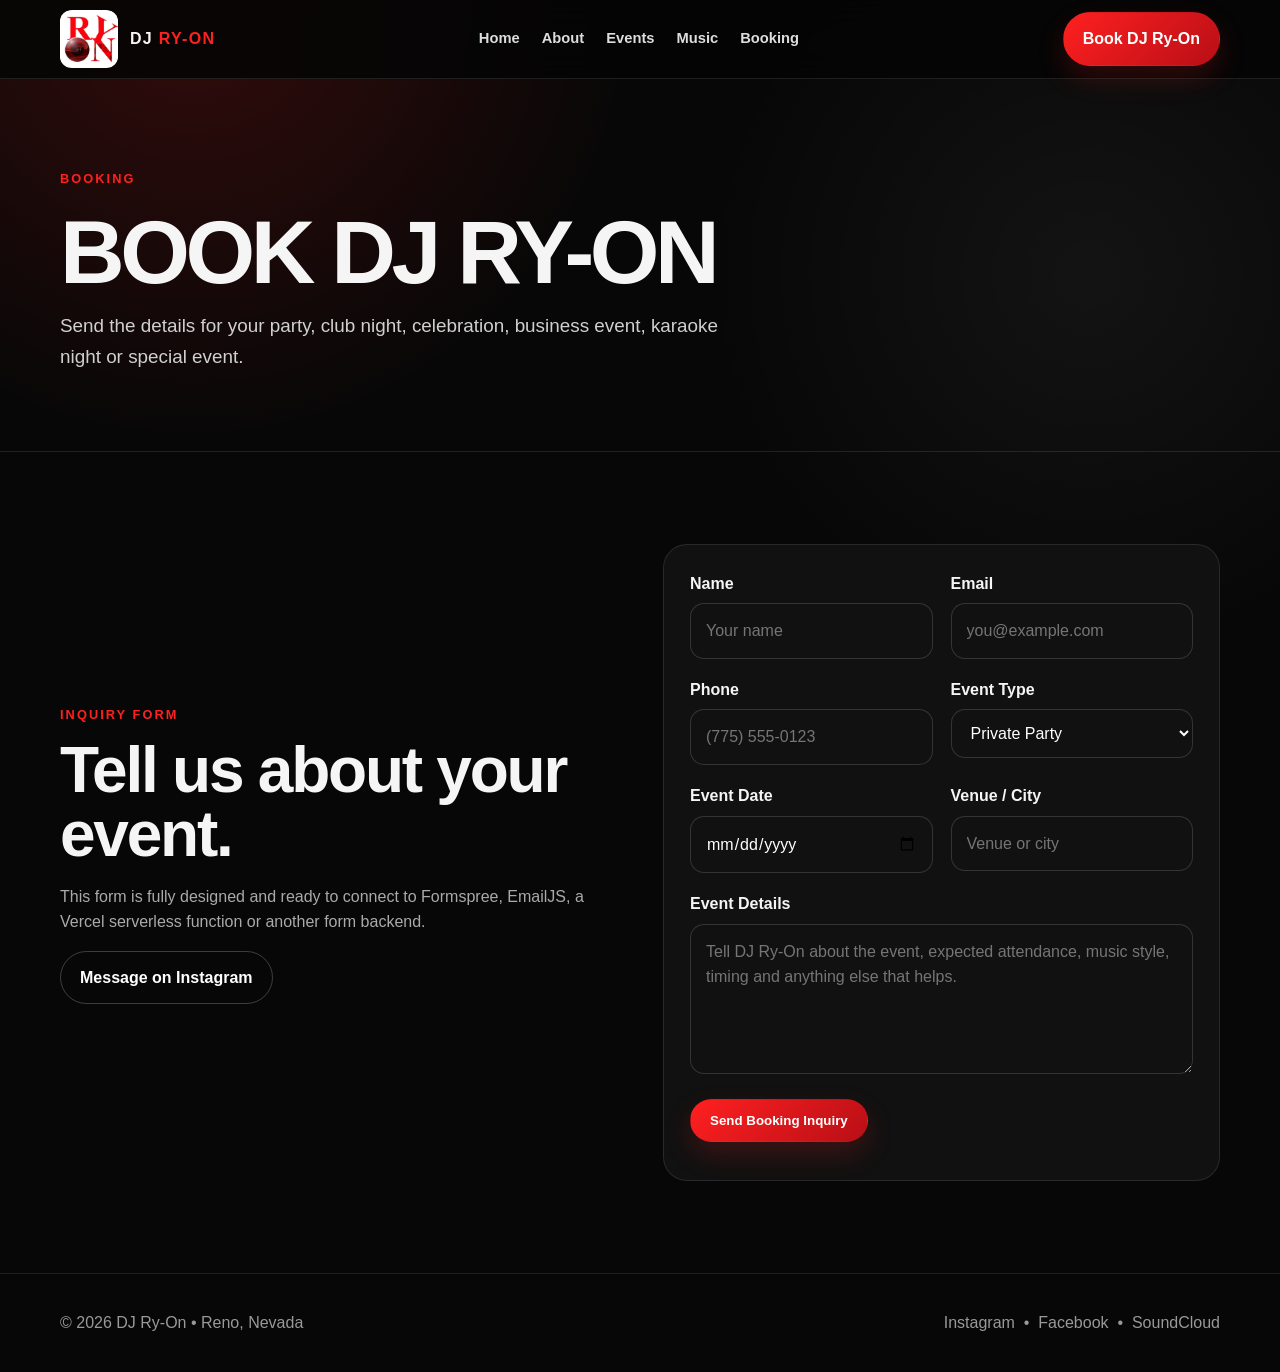
==== booking.html @ a365a3f4 "Add files via upload" ====
<!doctype html><html lang="en"><head>
<meta charset="utf-8"><meta name="viewport" content="width=device-width,initial-scale=1">
<title>Book DJ Ry-On | Reno DJ Booking</title><link rel="stylesheet" href="assets/style.css"></head><body>

<header class="nav">
  <div class="container nav-inner">
    <a class="brand" href="index.html">
      <img src="assets/dj-ryon-logo.png" alt="DJ Ry-On logo">
      <span>DJ <b>RY-ON</b></span>
    </a>
    <nav class="nav-links">
      <a href="index.html">Home</a>
      <a href="about.html">About</a>
      <a href="events.html">Events</a>
      <a href="music.html">Music</a>
      <a href="booking.html">Booking</a>
    </nav>
    <a class="btn" href="booking.html">Book DJ Ry-On</a>
  </div>
</header>

<main>
<section class="page-hero"><div class="container"><div class="kicker">Booking</div><h1 style="font-size:clamp(3rem,7vw,6rem)">BOOK DJ RY-ON</h1><p class="lead">Send the details for your party, club night, celebration, business event, karaoke night or special event.</p></div></section>
<section class="section"><div class="container split">
  <div>
    <div class="kicker">Inquiry Form</div><h2>Tell us about your event.</h2>
    <p class="sub">This form is fully designed and ready to connect to Formspree, EmailJS, a Vercel serverless function or another form backend.</p>
    <p><a class="btn secondary" href="https://www.instagram.com/djryon/" target="_blank">Message on Instagram</a></p>
  </div>
  <div class="card">
    <form id="bookingForm">
      <div class="form-grid">
        <div><label>Name</label><input required name="name" placeholder="Your name"></div>
        <div><label>Email</label><input required type="email" name="email" placeholder="you@example.com"></div>
        <div><label>Phone</label><input name="phone" placeholder="(775) 555-0123"></div>
        <div><label>Event Type</label><select name="event_type"><option>Private Party</option><option>Club / Lounge</option><option>Karaoke</option><option>Wedding / Reception</option><option>Corporate Event</option><option>Community Event</option><option>Other</option></select></div>
        <div><label>Event Date</label><input type="date" name="date"></div>
        <div><label>Venue / City</label><input name="venue" placeholder="Venue or city"></div>
        <div class="full"><label>Event Details</label><textarea name="message" placeholder="Tell DJ Ry-On about the event, expected attendance, music style, timing and anything else that helps."></textarea></div>
        <div class="full"><button class="btn" type="submit">Send Booking Inquiry</button><div id="formStatus" class="form-note"></div></div>
      </div>
    </form>
  </div>
</div></section>
</main>
<footer>
  <div class="container footer-inner">
    <div>© <span data-year></span> DJ Ry-On • Reno, Nevada</div>
    <div>
      <a href="https://www.instagram.com/djryon/" target="_blank" rel="noopener">Instagram</a> &nbsp;•&nbsp;
      <a href="https://www.facebook.com/djryon/" target="_blank" rel="noopener">Facebook</a> &nbsp;•&nbsp;
      <a href="https://soundcloud.com/djryon" target="_blank" rel="noopener">SoundCloud</a>
    </div>
  </div>
</footer>
<script src="assets/script.js"></script>
</body></html>
---- assets/style.css ----
:root{
  --bg:#070707;
  --panel:#111111;
  --panel2:#171717;
  --text:#f5f5f5;
  --muted:#aaaaaa;
  --red:#ff2020;
  --red2:#b80f16;
  --line:rgba(255,255,255,.10);
  --shadow:0 25px 80px rgba(0,0,0,.45);
}
*{box-sizing:border-box}
html{scroll-behavior:smooth}
body{
  margin:0;
  background:
    radial-gradient(circle at 15% 0%, rgba(255,32,32,.18), transparent 28rem),
    radial-gradient(circle at 85% 20%, rgba(255,255,255,.05), transparent 24rem),
    var(--bg);
  color:var(--text);
  font-family:Inter,Arial,Helvetica,sans-serif;
  line-height:1.6;
}
img{max-width:100%;display:block}
a{color:inherit;text-decoration:none}
.container{width:min(1160px,92%);margin:auto}
.nav{
  position:sticky;top:0;z-index:50;
  background:rgba(5,5,5,.88);backdrop-filter:blur(16px);
  border-bottom:1px solid var(--line)
}
.nav-inner{display:flex;align-items:center;justify-content:space-between;gap:25px;min-height:78px}
.brand{display:flex;align-items:center;gap:12px;font-weight:900;letter-spacing:.08em}
.brand img{width:58px;height:58px;object-fit:contain;border-radius:12px;background:#fff}
.brand span b{color:var(--red)}
.nav-links{display:flex;align-items:center;gap:22px;flex-wrap:wrap}
.nav-links a{font-weight:800;font-size:.92rem;color:#ddd}
.nav-links a:hover{color:var(--red)}
.btn{
  display:inline-flex;align-items:center;justify-content:center;gap:9px;
  padding:13px 19px;border-radius:999px;font-weight:900;
  background:linear-gradient(135deg,var(--red),var(--red2));color:white;
  border:1px solid transparent;box-shadow:0 12px 28px rgba(255,32,32,.18)
}
.btn.secondary{background:transparent;border-color:rgba(255,255,255,.22);box-shadow:none}
.hero{
  min-height:78vh;display:grid;align-items:center;position:relative;overflow:hidden;
  border-bottom:1px solid var(--line)
}
.hero:after{
  content:"";position:absolute;inset:auto -10% -38% 35%;
  height:70%;background:radial-gradient(circle,rgba(255,30,30,.18),transparent 65%);
  pointer-events:none
}
.hero-grid{display:grid;grid-template-columns:1.1fr .9fr;gap:65px;align-items:center;padding:70px 0}
.eyebrow{text-transform:uppercase;letter-spacing:.2em;color:var(--red);font-weight:900;font-size:.82rem}
h1{font-size:clamp(3.4rem,8vw,7rem);line-height:.9;margin:.25em 0 .18em;letter-spacing:-.05em}
h1 .stroke{-webkit-text-stroke:1px #fff;color:transparent}
.lead{font-size:1.18rem;color:#d0d0d0;max-width:680px}
.cta-row{display:flex;gap:12px;flex-wrap:wrap;margin-top:28px}
.hero-card{
  background:linear-gradient(160deg,#181818,#0d0d0d);border:1px solid var(--line);
  border-radius:30px;padding:18px;box-shadow:var(--shadow);position:relative
}
.hero-card img{border-radius:22px;aspect-ratio:4/5;object-fit:cover;object-position:center top}
.badge{
  position:absolute;left:34px;bottom:34px;background:rgba(0,0,0,.84);
  border:1px solid rgba(255,255,255,.15);padding:12px 16px;border-radius:16px;font-weight:900
}
.section{padding:92px 0}
.section.dark{background:#0c0c0c;border-top:1px solid var(--line);border-bottom:1px solid var(--line)}
.kicker{color:var(--red);text-transform:uppercase;font-weight:900;letter-spacing:.16em;font-size:.8rem}
h2{font-size:clamp(2.1rem,5vw,4.2rem);line-height:1;margin:.2em 0 .28em;letter-spacing:-.035em}
.sub{color:var(--muted);max-width:760px}
.grid-3{display:grid;grid-template-columns:repeat(3,1fr);gap:20px;margin-top:34px}
.card{background:var(--panel);border:1px solid var(--line);border-radius:24px;padding:26px}
.card h3{margin:0 0 9px;font-size:1.25rem}
.card p{color:#bcbcbc;margin:0}
.stat{font-size:2.4rem;font-weight:950;color:var(--red);line-height:1}
.split{display:grid;grid-template-columns:1fr 1fr;gap:46px;align-items:center}
.photo-frame{background:#fff;border-radius:30px;padding:8px;box-shadow:var(--shadow)}
.photo-frame img{border-radius:24px}
.schedule-wrap{display:grid;grid-template-columns:.95fr 1.05fr;gap:34px;align-items:start}
.schedule-img{border-radius:24px;border:1px solid var(--line);box-shadow:var(--shadow)}
.event-list{display:grid;gap:11px}
.event{
  display:grid;grid-template-columns:95px 1fr;gap:16px;align-items:center;
  padding:15px 17px;background:var(--panel);border:1px solid var(--line);border-radius:17px
}
.event .date{font-weight:950;color:var(--red);text-transform:uppercase}
.event strong{display:block}
.event small{color:var(--muted)}
.player{
  border-radius:24px;overflow:hidden;border:1px solid var(--line);background:#111
}
.social-grid{display:grid;grid-template-columns:repeat(3,1fr);gap:18px;margin-top:28px}
.social{
  padding:24px;border:1px solid var(--line);border-radius:22px;background:linear-gradient(145deg,#151515,#0c0c0c)
}
.social b{display:block;font-size:1.22rem;margin-bottom:4px}
.social span{color:var(--muted)}
.form-grid{display:grid;grid-template-columns:1fr 1fr;gap:18px}
label{display:block;font-weight:800;margin-bottom:7px}
input,textarea,select{
  width:100%;background:#111;border:1px solid rgba(255,255,255,.15);
  border-radius:14px;color:white;padding:14px 15px;font:inherit;outline:none
}
input:focus,textarea:focus,select:focus{border-color:var(--red)}
textarea{min-height:150px;resize:vertical}
.full{grid-column:1/-1}
.form-note{font-size:.9rem;color:var(--muted);margin-top:12px}
footer{padding:36px 0;border-top:1px solid var(--line);color:#999}
.footer-inner{display:flex;justify-content:space-between;gap:25px;align-items:center;flex-wrap:wrap}
.tag{display:inline-block;border:1px solid rgba(255,255,255,.14);padding:7px 10px;border-radius:999px;margin:4px 5px 4px 0;color:#ccc}
.page-hero{padding:90px 0 60px;border-bottom:1px solid var(--line)}
.notice{background:rgba(255,32,32,.08);border:1px solid rgba(255,32,32,.22);padding:15px 17px;border-radius:16px;color:#ddd}
@media (max-width:900px){
  .nav-links{display:none}
  .hero-grid,.split,.schedule-wrap{grid-template-columns:1fr}
  .grid-3,.social-grid{grid-template-columns:1fr}
  .hero{min-height:auto}
  .hero-grid{padding:50px 0}
}
@media(max-width:600px){
  .form-grid{grid-template-columns:1fr}
  .event{grid-template-columns:75px 1fr}
  .brand span{display:none}
}
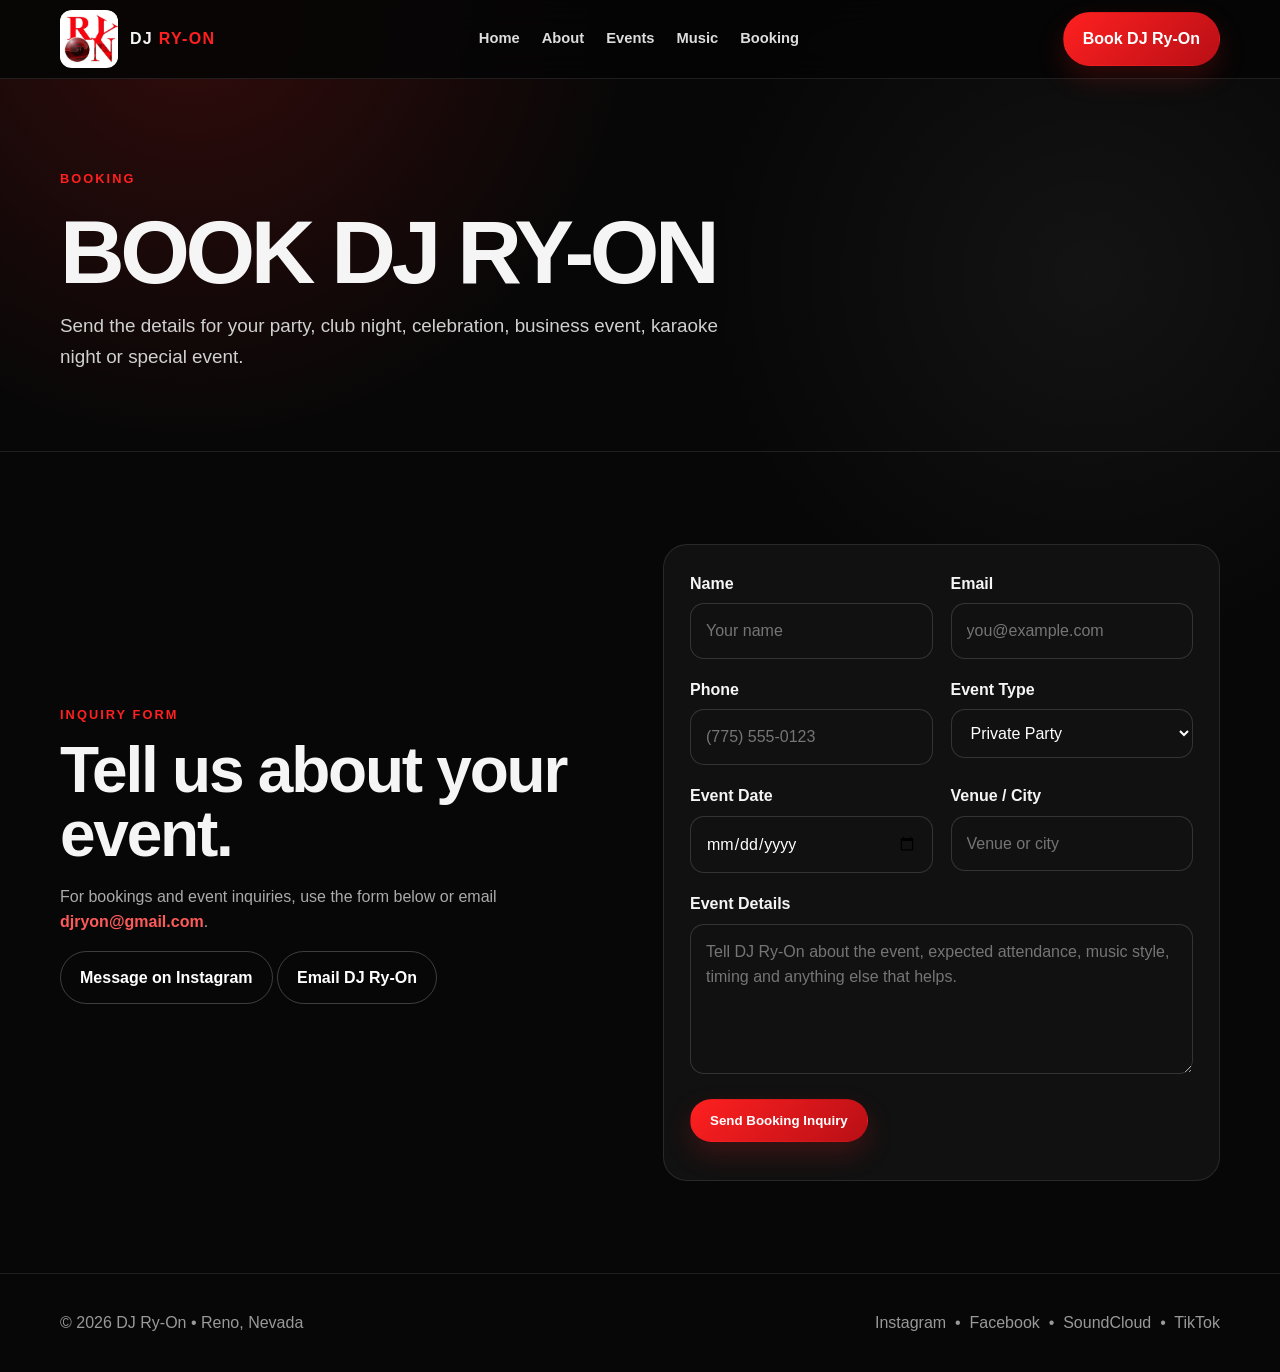
==== commit f892a604: "Add files via upload" ====
--- a/booking.html
+++ b/booking.html
@@ -24,8 +24,8 @@
 <section class="section"><div class="container split">
   <div>
     <div class="kicker">Inquiry Form</div><h2>Tell us about your event.</h2>
-    <p class="sub">This form is fully designed and ready to connect to Formspree, EmailJS, a Vercel serverless function or another form backend.</p>
-    <p><a class="btn secondary" href="https://www.instagram.com/djryon/" target="_blank">Message on Instagram</a></p>
+    <p class="sub">For bookings and event inquiries, use the form below or email <a href="mailto:djryon@gmail.com" style="color:#ff5a5a;font-weight:800">djryon@gmail.com</a>.</p>
+    <p><a class="btn secondary" href="https://www.instagram.com/djryon/" target="_blank">Message on Instagram</a> <a class="btn secondary" href="mailto:djryon@gmail.com">Email DJ Ry-On</a></p>
   </div>
   <div class="card">
     <form id="bookingForm">
@@ -49,7 +49,8 @@
     <div>
       <a href="https://www.instagram.com/djryon/" target="_blank" rel="noopener">Instagram</a> &nbsp;•&nbsp;
       <a href="https://www.facebook.com/djryon/" target="_blank" rel="noopener">Facebook</a> &nbsp;•&nbsp;
-      <a href="https://soundcloud.com/djryon" target="_blank" rel="noopener">SoundCloud</a>
+      <a href="https://soundcloud.com/djryon" target="_blank" rel="noopener">SoundCloud</a> &nbsp;•&nbsp;
+      <a href="https://tiktok.com/@djryon" target="_blank" rel="noopener">TikTok</a>
     </div>
   </div>
 </footer>
